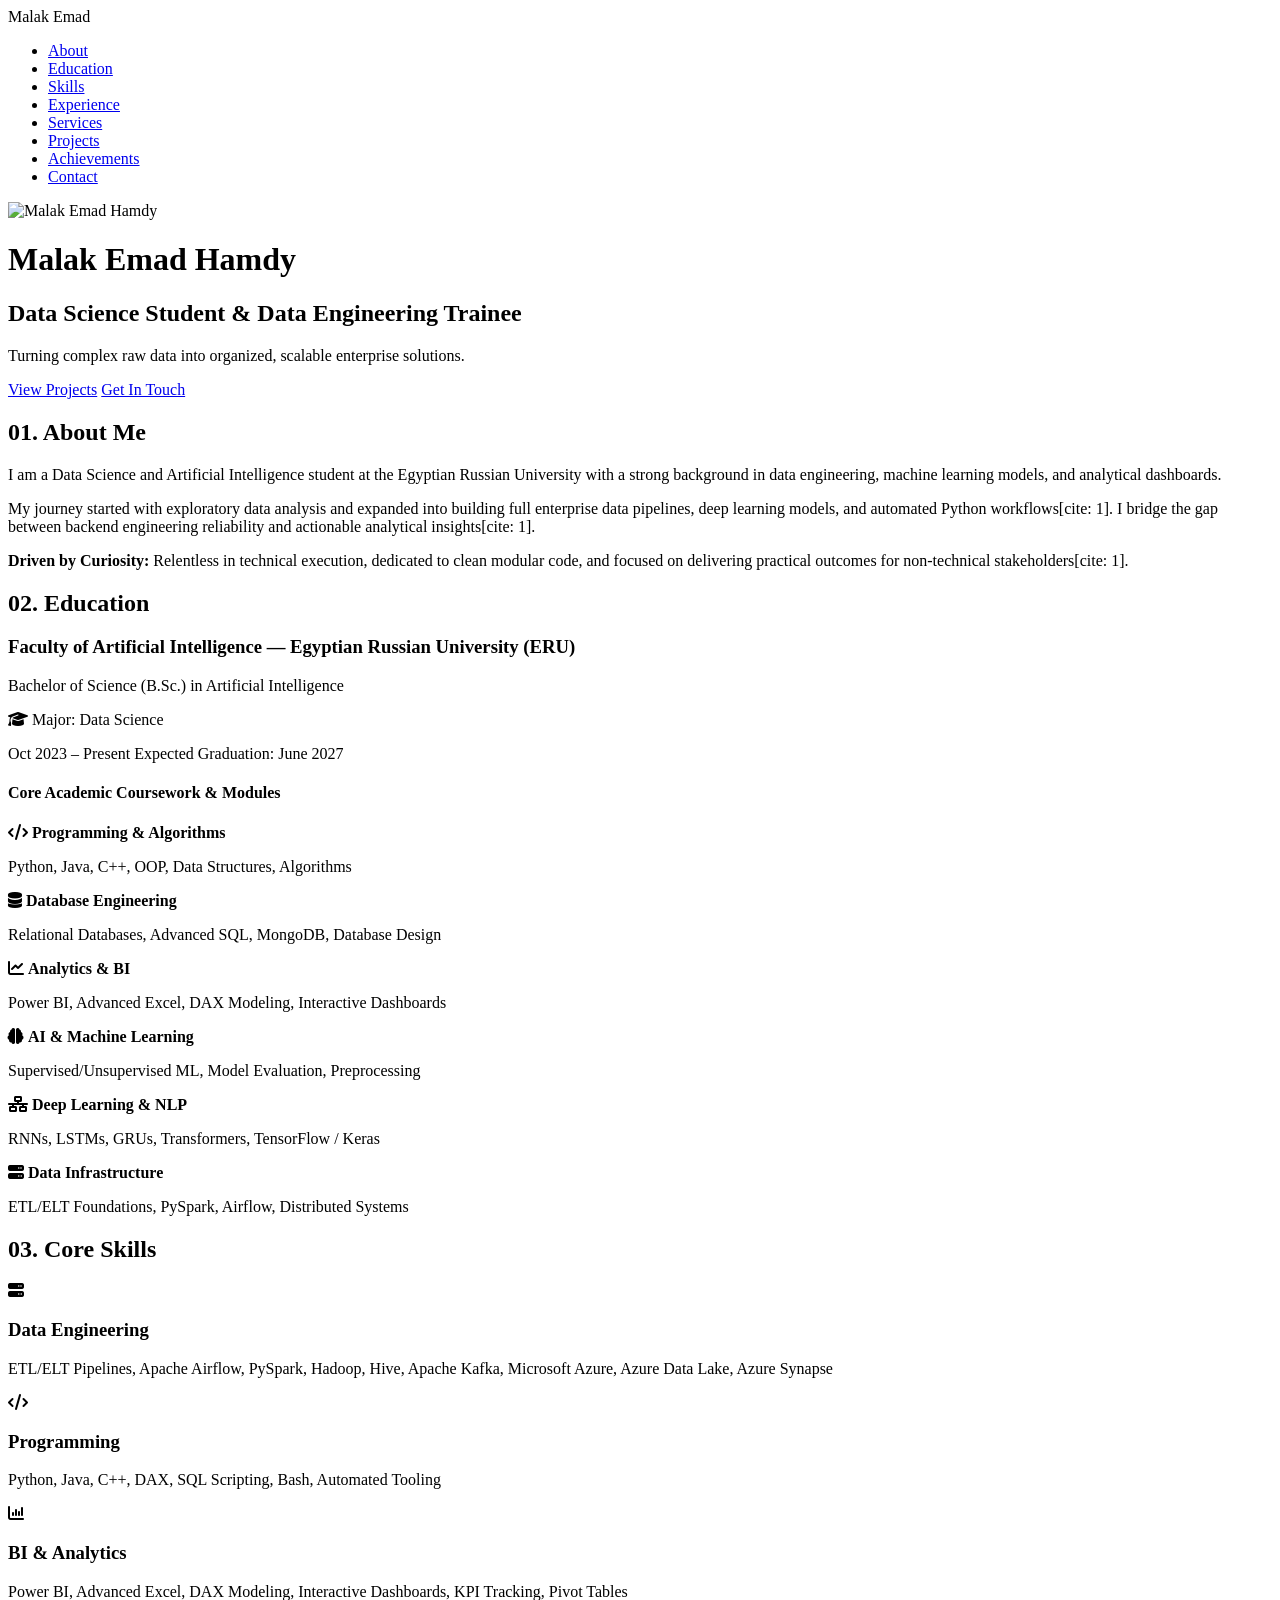
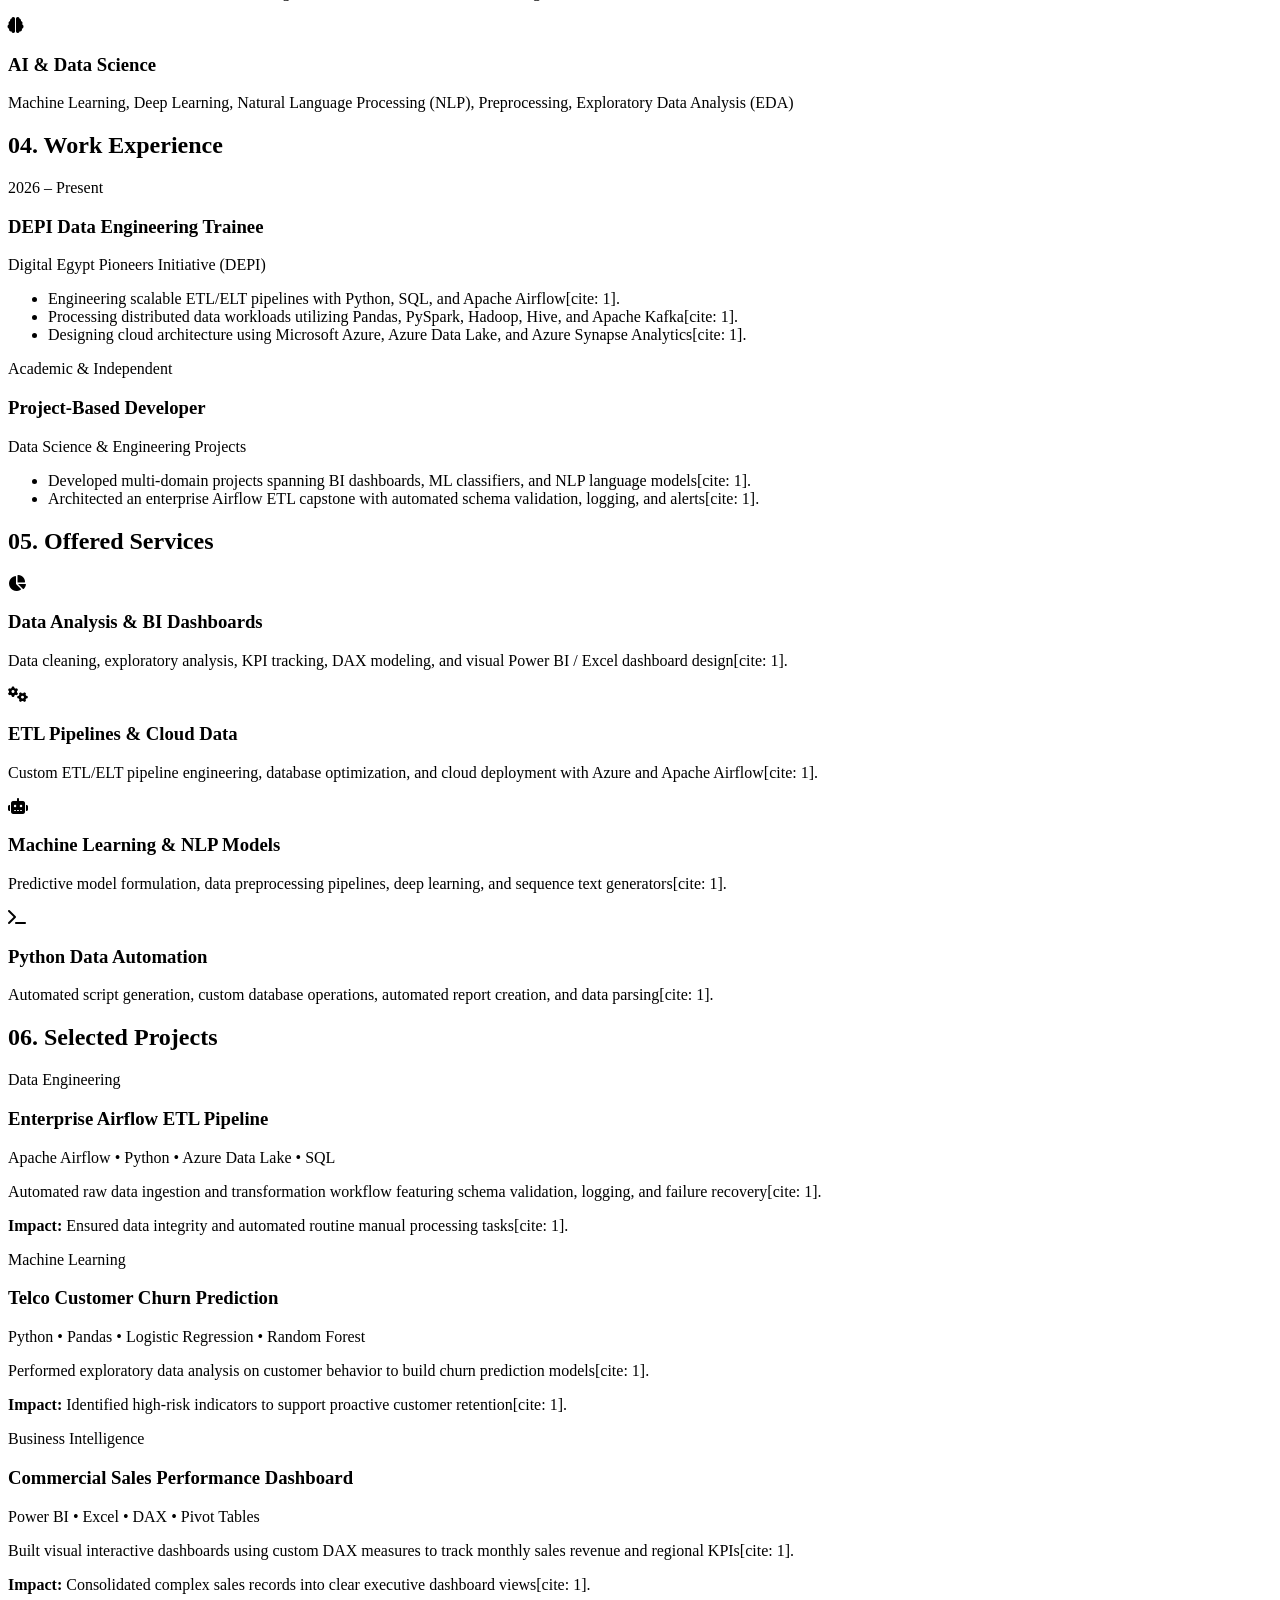
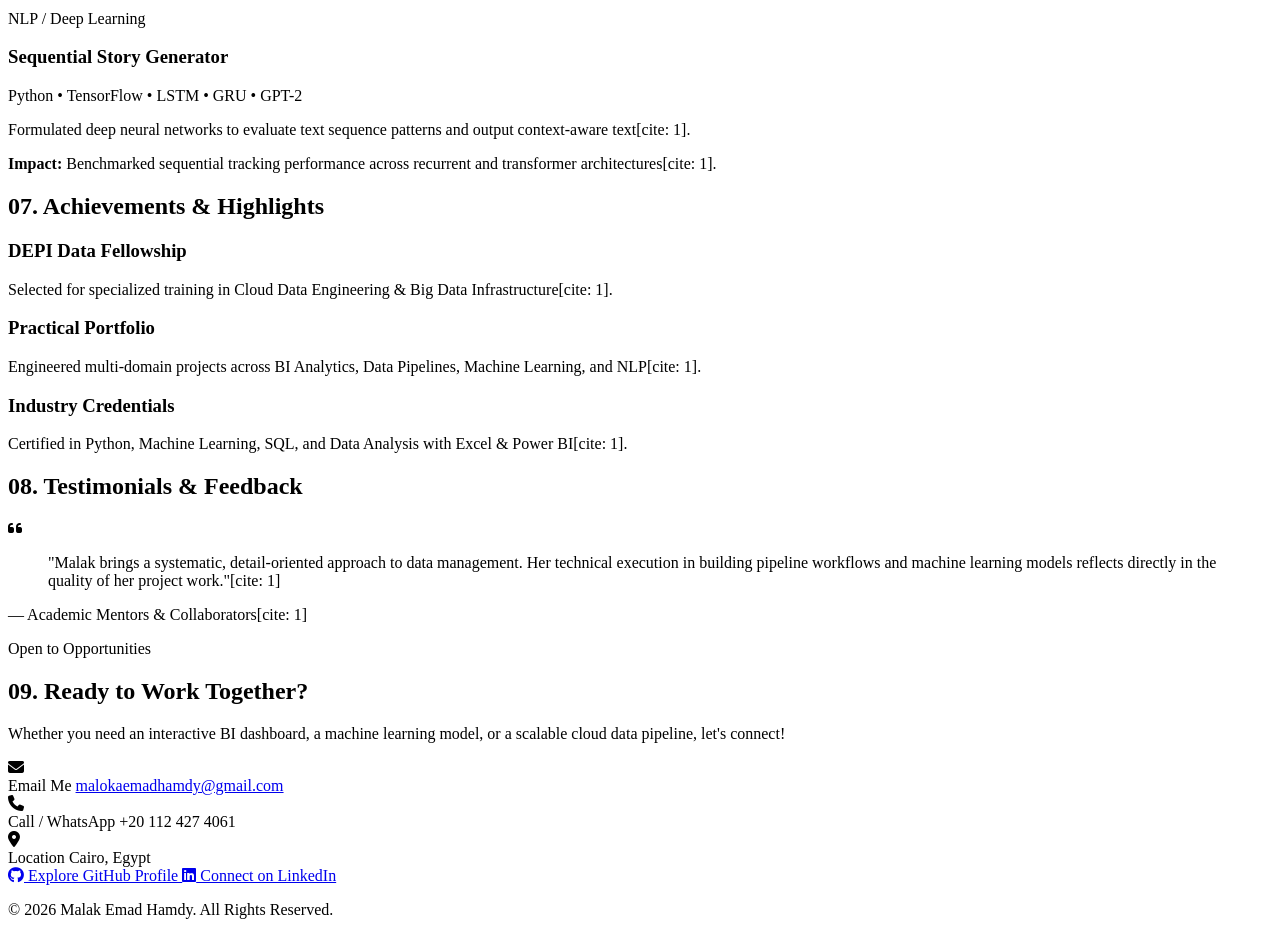
==== index.html @ f9548c06 "Rename gemini-code-1789671357427.html to index.html" ====
<!DOCTYPE html>
<html lang="en">
<head>
  <meta charset="UTF-8">
  <meta name="viewport" content="width=device-width, initial-scale=1.0">
  <title>Malak Emad Hamdy | Portfolio</title>
  <link rel="stylesheet" href="style.css">
  <link rel="stylesheet" href="https://cdnjs.cloudflare.com/ajax/libs/font-awesome/6.4.0/css/all.min.css">
</head>
<body>

  <!-- Navigation Bar -->
  <nav class="navbar">
    <div class="logo">Malak Emad</div>
    <ul class="nav-links">
      <li><a href="#about">About</a></li>
      <li><a href="#education">Education</a></li>
      <li><a href="#skills">Skills</a></li>
      <li><a href="#experience">Experience</a></li>
      <li><a href="#services">Services</a></li>
      <li><a href="#projects">Projects</a></li>
      <li><a href="#achievements">Achievements</a></li>
      <li><a href="#contact" class="btn-nav">Contact</a></li>
    </ul>
  </nav>

  <!-- 1. COVER / HERO SECTION WITH PHOTO -->
  <header class="hero-section">
    <div class="hero-container">
      <div class="profile-img-container">
        <img src="profile.jpg" alt="Malak Emad Hamdy" class="profile-img">
      </div>
      <div class="hero-content">
        <h1>Malak Emad Hamdy</h1>
        <h2>Data Science Student &amp; Data Engineering Trainee</h2>
        <p class="tagline">Turning complex raw data into organized, scalable enterprise solutions.</p>
        <div class="hero-btns">
          <a href="#projects" class="btn btn-primary">View Projects</a>
          <a href="#contact" class="btn btn-secondary">Get In Touch</a>
        </div>
      </div>
    </div>
  </header>

  <main class="container">

    <!-- 2. ABOUT SECTION -->
    <section id="about" class="section">
      <h2 class="section-title">01. About Me</h2>
      <div class="card about-card">
        <p>I am a Data Science and Artificial Intelligence student at the Egyptian Russian University with a strong background in data engineering, machine learning models, and analytical dashboards.</p>
        <p>My journey started with exploratory data analysis and expanded into building full enterprise data pipelines, deep learning models, and automated Python workflows[cite: 1]. I bridge the gap between backend engineering reliability and actionable analytical insights[cite: 1].</p>
        <div class="personality-box">
          <p><strong>Driven by Curiosity:</strong> Relentless in technical execution, dedicated to clean modular code, and focused on delivering practical outcomes for non-technical stakeholders[cite: 1].</p>
        </div>
      </div>
    </section>

    <!-- 3. EDUCATION SECTION -->
    <section id="education" class="section">
      <h2 class="section-title">02. Education</h2>
      <div class="card edu-card">
        <div class="edu-header">
          <div>
            <h3>Faculty of Artificial Intelligence — Egyptian Russian University (ERU)</h3>
            <p class="degree">Bachelor of Science (B.Sc.) in Artificial Intelligence</p>
            <p class="major"><i class="fa-solid fa-graduation-cap"></i> Major: Data Science</p>
          </div>
          <div class="edu-timeline">
            <span class="badge-timeline">Oct 2023 – Present</span>
            <span class="meta-grad">Expected Graduation: June 2027</span>
          </div>
        </div>

        <h4 class="modules-title">Core Academic Coursework &amp; Modules</h4>
        <div class="grid-3 edu-grid">
          <div class="edu-module">
            <i class="fa-solid fa-code"></i>
            <strong>Programming &amp; Algorithms</strong>
            <p>Python, Java, C++, OOP, Data Structures, Algorithms</p>
          </div>
          <div class="edu-module">
            <i class="fa-solid fa-database"></i>
            <strong>Database Engineering</strong>
            <p>Relational Databases, Advanced SQL, MongoDB, Database Design</p>
          </div>
          <div class="edu-module">
            <i class="fa-solid fa-chart-line"></i>
            <strong>Analytics &amp; BI</strong>
            <p>Power BI, Advanced Excel, DAX Modeling, Interactive Dashboards</p>
          </div>
          <div class="edu-module">
            <i class="fa-solid fa-brain"></i>
            <strong>AI &amp; Machine Learning</strong>
            <p>Supervised/Unsupervised ML, Model Evaluation, Preprocessing</p>
          </div>
          <div class="edu-module">
            <i class="fa-solid fa-network-wired"></i>
            <strong>Deep Learning &amp; NLP</strong>
            <p>RNNs, LSTMs, GRUs, Transformers, TensorFlow / Keras</p>
          </div>
          <div class="edu-module">
            <i class="fa-solid fa-server"></i>
            <strong>Data Infrastructure</strong>
            <p>ETL/ELT Foundations, PySpark, Airflow, Distributed Systems</p>
          </div>
        </div>
      </div>
    </section>

    <!-- 4. SKILLS SECTION -->
    <section id="skills" class="section">
      <h2 class="section-title">03. Core Skills</h2>
      <div class="grid-4">
        <div class="card skill-card">
          <i class="fa-solid fa-server skill-icon"></i>
          <h3>Data Engineering</h3>
          <p>ETL/ELT Pipelines, Apache Airflow, PySpark, Hadoop, Hive, Apache Kafka, Microsoft Azure, Azure Data Lake, Azure Synapse</p>
        </div>
        <div class="card skill-card">
          <i class="fa-solid fa-code skill-icon"></i>
          <h3>Programming</h3>
          <p>Python, Java, C++, DAX, SQL Scripting, Bash, Automated Tooling</p>
        </div>
        <div class="card skill-card">
          <i class="fa-solid fa-chart-column skill-icon"></i>
          <h3>BI &amp; Analytics</h3>
          <p>Power BI, Advanced Excel, DAX Modeling, Interactive Dashboards, KPI Tracking, Pivot Tables</p>
        </div>
        <div class="card skill-card">
          <i class="fa-solid fa-brain skill-icon"></i>
          <h3>AI &amp; Data Science</h3>
          <p>Machine Learning, Deep Learning, Natural Language Processing (NLP), Preprocessing, Exploratory Data Analysis (EDA)</p>
        </div>
      </div>
    </section>

    <!-- 5. WORK EXPERIENCE SECTION -->
    <section id="experience" class="section">
      <h2 class="section-title">04. Work Experience</h2>
      <div class="card timeline-card">
        <div class="timeline-item">
          <span class="date">2026 – Present</span>
          <h3>DEPI Data Engineering Trainee</h3>
          <p class="institution">Digital Egypt Pioneers Initiative (DEPI)</p>
          <ul>
            <li>Engineering scalable ETL/ELT pipelines with Python, SQL, and Apache Airflow[cite: 1].</li>
            <li>Processing distributed data workloads utilizing Pandas, PySpark, Hadoop, Hive, and Apache Kafka[cite: 1].</li>
            <li>Designing cloud architecture using Microsoft Azure, Azure Data Lake, and Azure Synapse Analytics[cite: 1].</li>
          </ul>
        </div>
        <div class="timeline-item">
          <span class="date">Academic &amp; Independent</span>
          <h3>Project-Based Developer</h3>
          <p class="institution">Data Science &amp; Engineering Projects</p>
          <ul>
            <li>Developed multi-domain projects spanning BI dashboards, ML classifiers, and NLP language models[cite: 1].</li>
            <li>Architected an enterprise Airflow ETL capstone with automated schema validation, logging, and alerts[cite: 1].</li>
          </ul>
        </div>
      </div>
    </section>

    <!-- 6. OFFERED SERVICES SECTION -->
    <section id="services" class="section">
      <h2 class="section-title">05. Offered Services</h2>
      <div class="grid-2">
        <div class="card service-card">
          <i class="fa-solid fa-chart-pie service-icon"></i>
          <h3>Data Analysis &amp; BI Dashboards</h3>
          <p>Data cleaning, exploratory analysis, KPI tracking, DAX modeling, and visual Power BI / Excel dashboard design[cite: 1].</p>
        </div>
        <div class="card service-card">
          <i class="fa-solid fa-gears service-icon"></i>
          <h3>ETL Pipelines &amp; Cloud Data</h3>
          <p>Custom ETL/ELT pipeline engineering, database optimization, and cloud deployment with Azure and Apache Airflow[cite: 1].</p>
        </div>
        <div class="card service-card">
          <i class="fa-solid fa-robot service-icon"></i>
          <h3>Machine Learning &amp; NLP Models</h3>
          <p>Predictive model formulation, data preprocessing pipelines, deep learning, and sequence text generators[cite: 1].</p>
        </div>
        <div class="card service-card">
          <i class="fa-solid fa-terminal service-icon"></i>
          <h3>Python Data Automation</h3>
          <p>Automated script generation, custom database operations, automated report creation, and data parsing[cite: 1].</p>
        </div>
      </div>
    </section>

    <!-- 7. PROJECTS SECTION -->
    <section id="projects" class="section">
      <h2 class="section-title">06. Selected Projects</h2>
      <div class="grid-2">

        <div class="card project-card">
          <span class="project-tag">Data Engineering</span>
          <h3>Enterprise Airflow ETL Pipeline</h3>
          <p class="tech-stack">Apache Airflow • Python • Azure Data Lake • SQL</p>
          <p>Automated raw data ingestion and transformation workflow featuring schema validation, logging, and failure recovery[cite: 1].</p>
          <p class="impact"><strong>Impact:</strong> Ensured data integrity and automated routine manual processing tasks[cite: 1].</p>
        </div>

        <div class="card project-card">
          <span class="project-tag">Machine Learning</span>
          <h3>Telco Customer Churn Prediction</h3>
          <p class="tech-stack">Python • Pandas • Logistic Regression • Random Forest</p>
          <p>Performed exploratory data analysis on customer behavior to build churn prediction models[cite: 1].</p>
          <p class="impact"><strong>Impact:</strong> Identified high-risk indicators to support proactive customer retention[cite: 1].</p>
        </div>

        <div class="card project-card">
          <span class="project-tag">Business Intelligence</span>
          <h3>Commercial Sales Performance Dashboard</h3>
          <p class="tech-stack">Power BI • Excel • DAX • Pivot Tables</p>
          <p>Built visual interactive dashboards using custom DAX measures to track monthly sales revenue and regional KPIs[cite: 1].</p>
          <p class="impact"><strong>Impact:</strong> Consolidated complex sales records into clear executive dashboard views[cite: 1].</p>
        </div>

        <div class="card project-card">
          <span class="project-tag">NLP / Deep Learning</span>
          <h3>Sequential Story Generator</h3>
          <p class="tech-stack">Python • TensorFlow • LSTM • GRU • GPT-2</p>
          <p>Formulated deep neural networks to evaluate text sequence patterns and output context-aware text[cite: 1].</p>
          <p class="impact"><strong>Impact:</strong> Benchmarked sequential tracking performance across recurrent and transformer architectures[cite: 1].</p>
        </div>

      </div>
    </section>

    <!-- 8. ACHIEVEMENTS SECTION -->
    <section id="achievements" class="section">
      <h2 class="section-title">07. Achievements &amp; Highlights</h2>
      <div class="grid-3">
        <div class="card highlight-card">
          <h3>DEPI Data Fellowship</h3>
          <p>Selected for specialized training in Cloud Data Engineering &amp; Big Data Infrastructure[cite: 1].</p>
        </div>
        <div class="card highlight-card">
          <h3>Practical Portfolio</h3>
          <p>Engineered multi-domain projects across BI Analytics, Data Pipelines, Machine Learning, and NLP[cite: 1].</p>
        </div>
        <div class="card highlight-card">
          <h3>Industry Credentials</h3>
          <p>Certified in Python, Machine Learning, SQL, and Data Analysis with Excel &amp; Power BI[cite: 1].</p>
        </div>
      </div>
    </section>

    <!-- 9. TESTIMONIALS SECTION -->
    <section id="testimonials" class="section">
      <h2 class="section-title">08. Testimonials &amp; Feedback</h2>
      <div class="card testimonial-card">
        <i class="fa-solid fa-quote-left quote-icon"></i>
        <blockquote>
          "Malak brings a systematic, detail-oriented approach to data management. Her technical execution in building pipeline workflows and machine learning models reflects directly in the quality of her project work."[cite: 1]
        </blockquote>
        <p class="author">— Academic Mentors &amp; Collaborators[cite: 1]</p>
      </div>
    </section>

    <!-- 10. CALL TO ACTION & CONTACT -->
    <section id="contact" class="section">
      <div class="card cta-card">
        <span class="badge">Open to Opportunities</span>
        <h2>09. Ready to Work Together?</h2>
        <p class="cta-subtitle">Whether you need an interactive BI dashboard, a machine learning model, or a scalable cloud data pipeline, let's connect!</p>
        
        <div class="contact-grid">
          <div class="contact-box">
            <i class="fa-solid fa-envelope"></i>
            <div>
              <span class="label">Email Me</span>
              <a href="mailto:malokaemadhamdy@gmail.com">malokaemadhamdy@gmail.com</a>
            </div>
          </div>
          <div class="contact-box">
            <i class="fa-solid fa-phone"></i>
            <div>
              <span class="label">Call / WhatsApp</span>
              <span>+20 112 427 4061</span>
            </div>
          </div>
          <div class="contact-box">
            <i class="fa-solid fa-location-dot"></i>
            <div>
              <span class="label">Location</span>
              <span>Cairo, Egypt</span>
            </div>
          </div>
        </div>

        <div class="action-buttons">
          <a href="https://github.com/Malak-Emad39" target="_blank" class="btn btn-social">
            <i class="fa-brands fa-github"></i> Explore GitHub Profile
          </a>
          <a href="https://www.linkedin.com/in/malak-emad39" target="_blank" class="btn btn-social btn-linkedin">
            <i class="fa-brands fa-linkedin"></i> Connect on LinkedIn
          </a>
        </div>
      </div>
    </section>

  </main>

  <footer>
    <p>&copy; 2026 Malak Emad Hamdy. All Rights Reserved.</p>
  </footer>

</body>
</html>
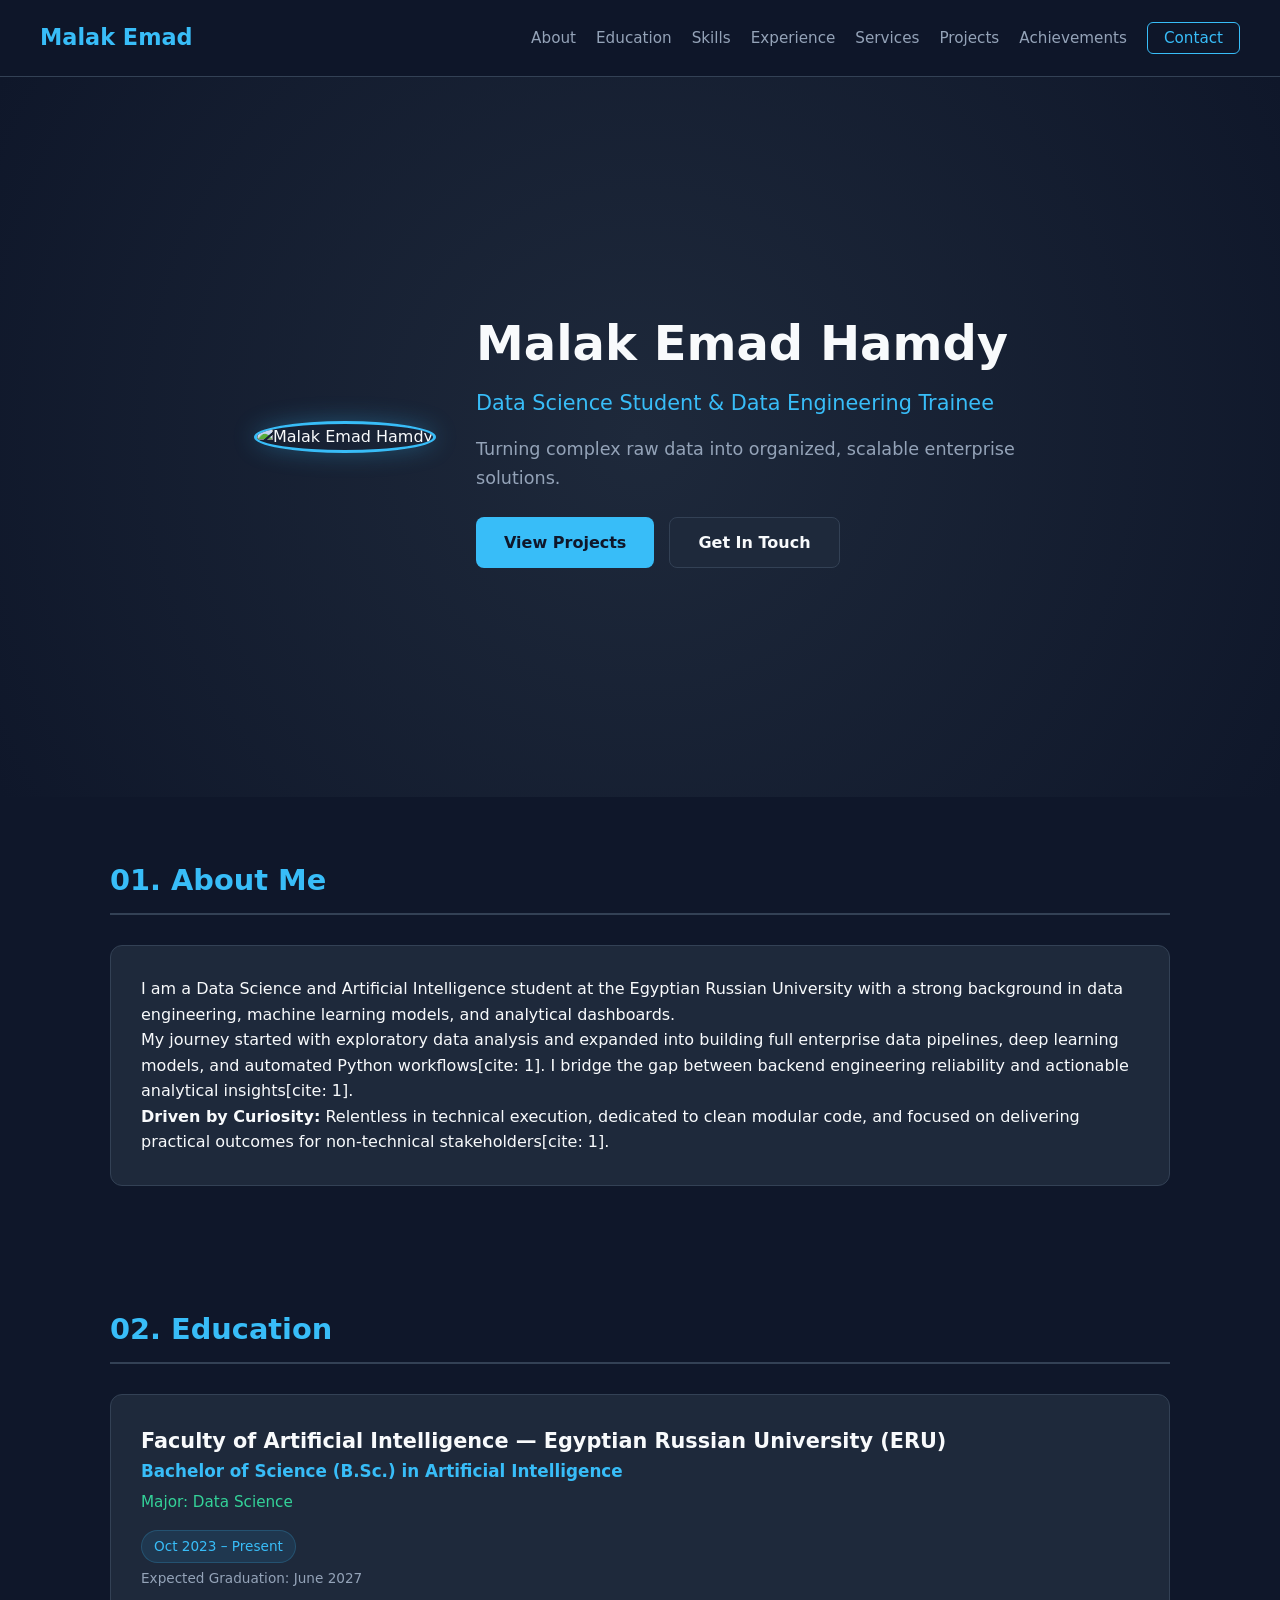
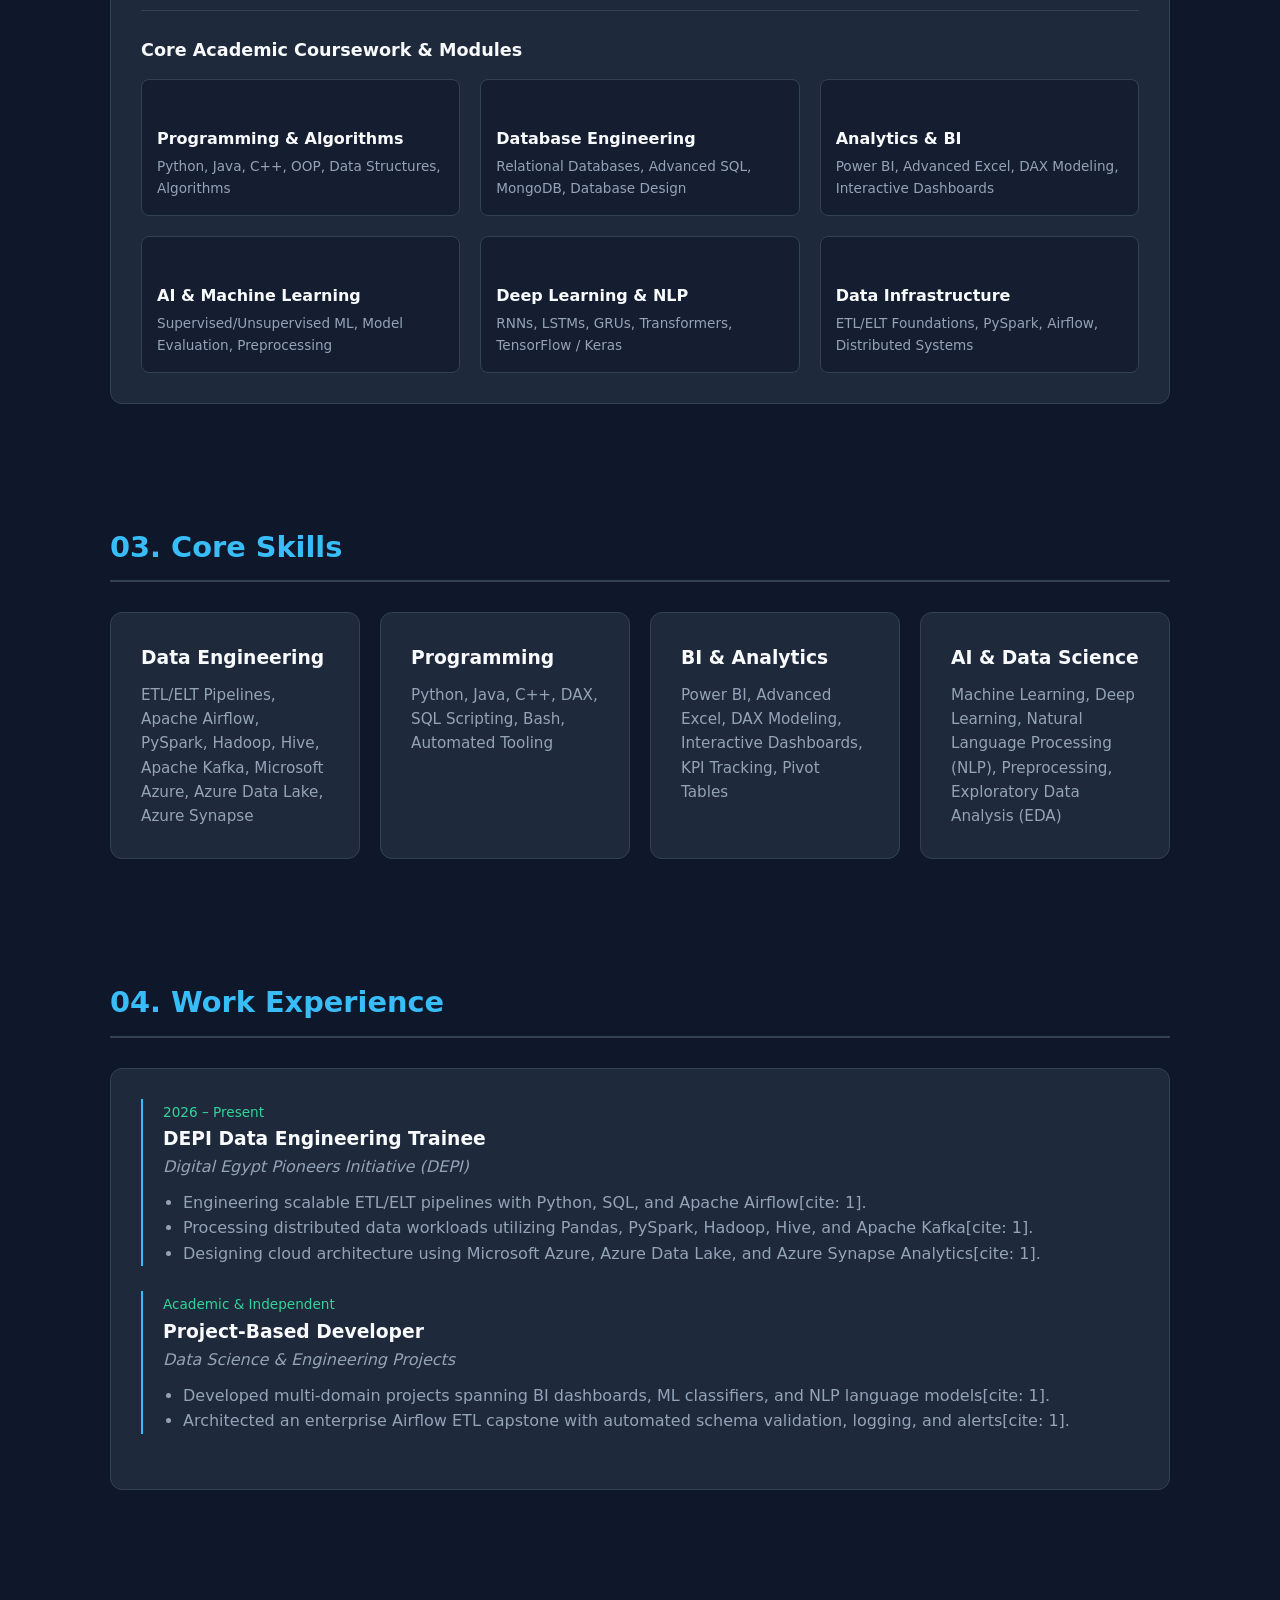
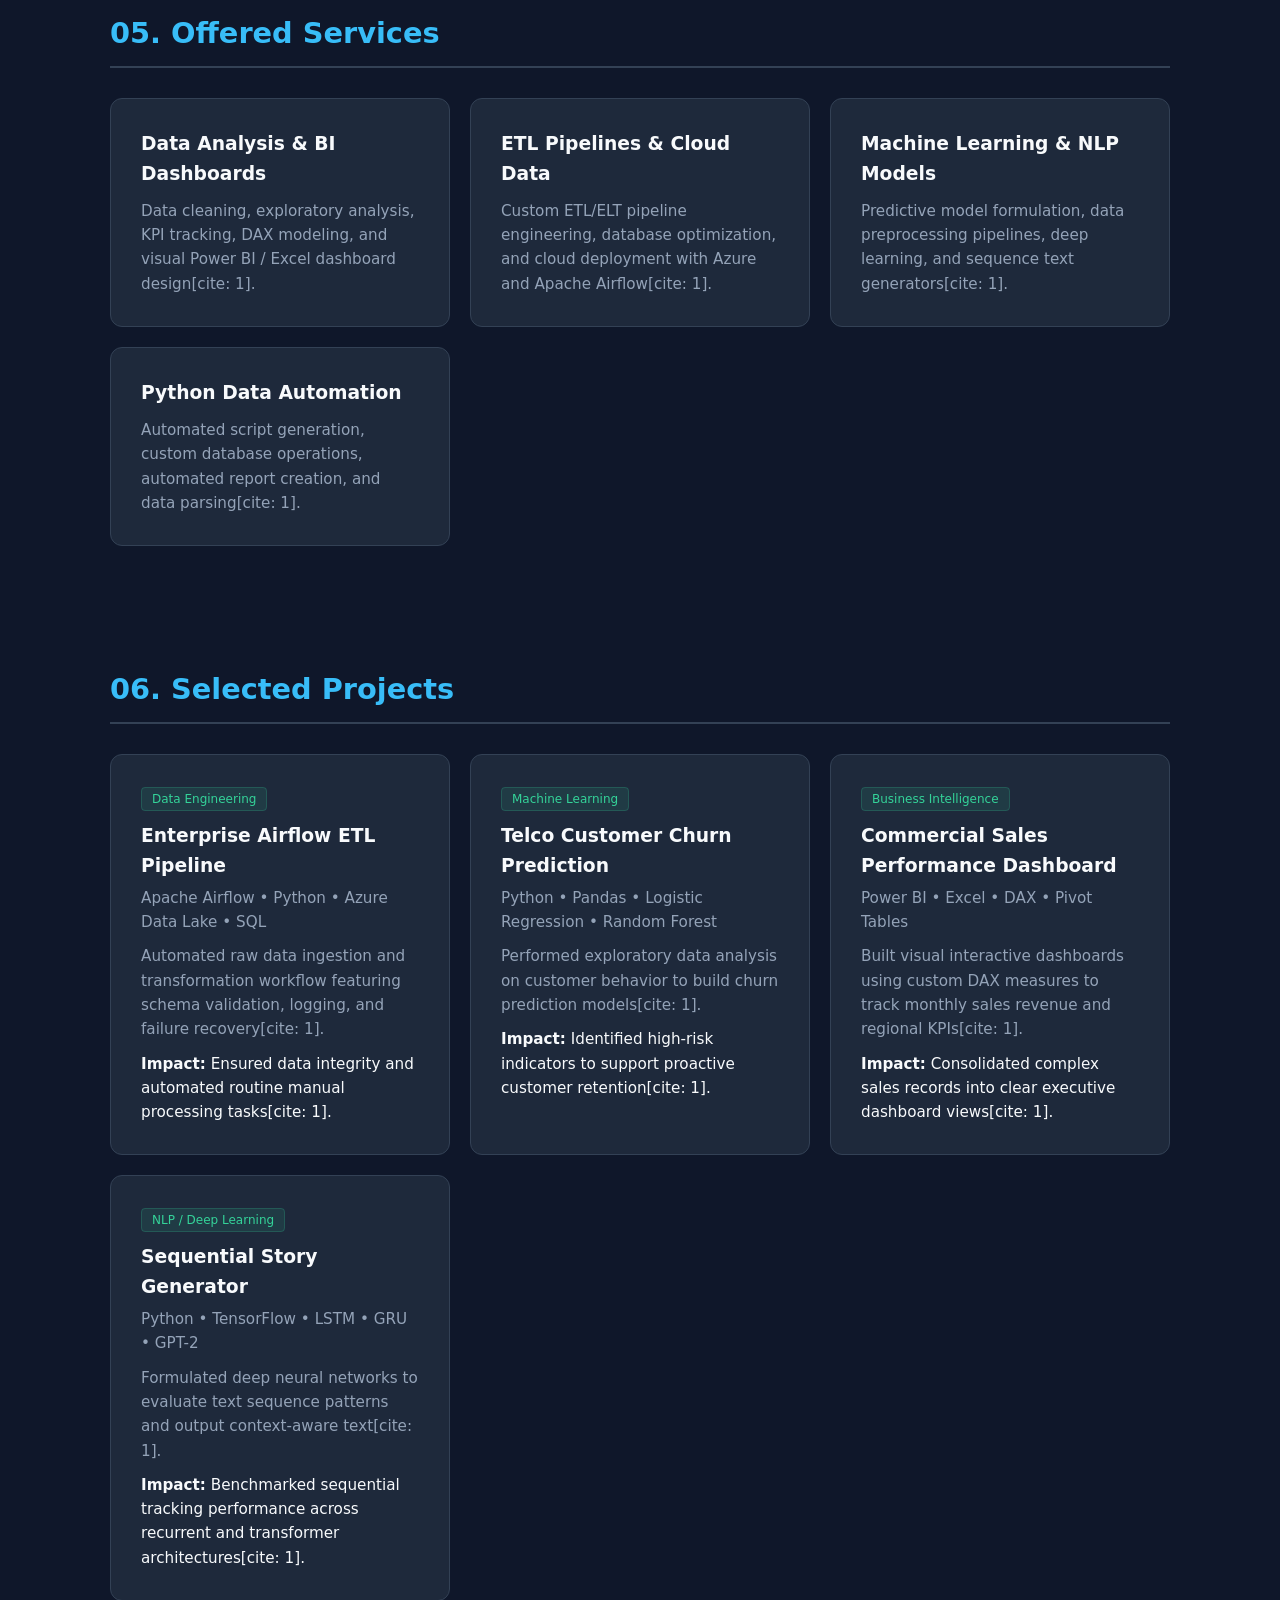
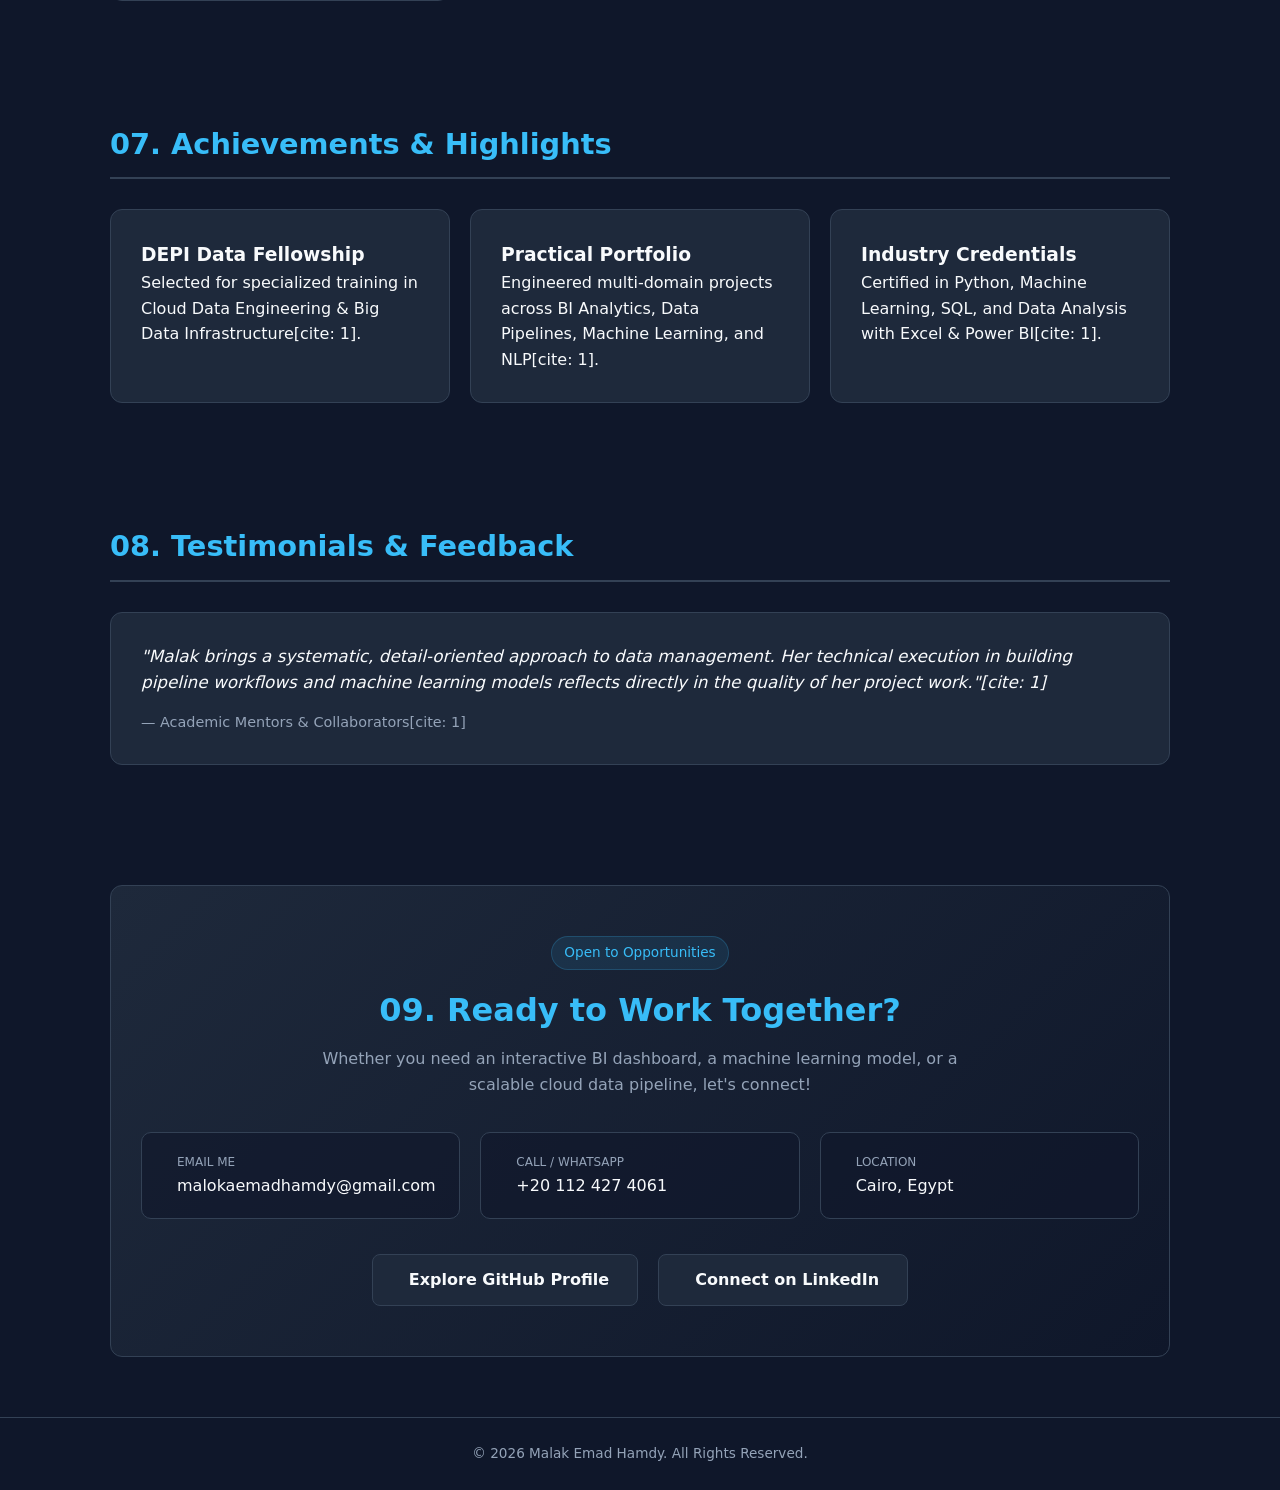
==== commit 35c22a85: "Update index.html" ====
--- a/index.html
+++ b/index.html
@@ -5,7 +5,7 @@
   <meta name="viewport" content="width=device-width, initial-scale=1.0">
   <title>Malak Emad Hamdy | Portfolio</title>
   <link rel="stylesheet" href="style.css">
-  <link rel="stylesheet" href="https://cdnjs.cloudflare.com/ajax/libs/font-awesome/6.4.0/css/all.min.css">
+  <link rel="stylesheet" href="style.css">
 </head>
 <body>
 
--- a/style.css
+++ b/style.css
@@ -0,0 +1,370 @@
+:root {
+  --bg-color: #0f172a;
+  --card-bg: #1e293b;
+  --accent-cyan: #38bdf8;
+  --accent-emerald: #34d399;
+  --text-main: #f8fafc;
+  --text-muted: #94a3b8;
+  --border-color: #334155;
+  --font-family: 'Segoe UI', system-ui, -apple-system, sans-serif;
+}
+
+* {
+  margin: 0;
+  padding: 0;
+  box-sizing: border-box;
+}
+
+body {
+  background-color: var(--bg-color);
+  color: var(--text-main);
+  font-family: var(--font-family);
+  line-height: 1.6;
+  scroll-behavior: smooth;
+}
+
+.container {
+  max-width: 1100px;
+  margin: 0 auto;
+  padding: 0 20px;
+}
+
+/* Navbar */
+.navbar {
+  display: flex;
+  justify-content: space-between;
+  align-items: center;
+  padding: 20px 40px;
+  background-color: rgba(15, 23, 42, 0.95);
+  position: sticky;
+  top: 0;
+  z-index: 1000;
+  border-bottom: 1px solid var(--border-color);
+  backdrop-filter: blur(10px);
+}
+
+.navbar .logo {
+  font-size: 1.4rem;
+  font-weight: 700;
+  color: var(--accent-cyan);
+}
+
+.nav-links {
+  display: flex;
+  list-style: none;
+  gap: 20px;
+  align-items: center;
+}
+
+.nav-links a {
+  color: var(--text-muted);
+  text-decoration: none;
+  font-size: 0.95rem;
+  transition: color 0.3s;
+}
+
+.nav-links a:hover {
+  color: var(--accent-cyan);
+}
+
+.btn-nav {
+  padding: 6px 16px;
+  border: 1px solid var(--accent-cyan);
+  border-radius: 6px;
+  color: var(--accent-cyan) !important;
+}
+
+/* Hero Section Layout with Profile Picture */
+.hero-section {
+  display: flex;
+  justify-content: center;
+  align-items: center;
+  min-height: 80vh;
+  padding: 60px 20px;
+  background: radial-gradient(circle at center, #1e293b 0%, #0f172a 100%);
+}
+
+.hero-container {
+  display: flex;
+  align-items: center;
+  justify-content: center;
+  gap: 40px;
+  max-width: 1000px;
+  width: 100%;
+}
+
+.profile-img-container {
+  flex-shrink: 0;
+}
+
+.profile-img {
+  width: 220px;
+  height: 220px;
+  object-fit: cover;
+  border-radius: 50%;
+  border: 3px solid var(--accent-cyan);
+  box-shadow: 0 0 25px rgba(56, 189, 248, 0.3);
+  transition: transform 0.3s ease, box-shadow 0.3s ease;
+}
+
+.profile-img:hover {
+  transform: scale(1.03);
+  box-shadow: 0 0 35px rgba(56, 189, 248, 0.5);
+}
+
+.hero-content {
+  text-align: left;
+}
+
+.hero-content h1 {
+  font-size: 3rem;
+  margin-bottom: 5px;
+}
+
+.hero-content h2 {
+  font-size: 1.3rem;
+  color: var(--accent-cyan);
+  font-weight: 400;
+  margin-bottom: 15px;
+}
+
+.tagline {
+  color: var(--text-muted);
+  font-size: 1.1rem;
+  max-width: 550px;
+  margin-bottom: 25px;
+}
+
+.hero-btns {
+  display: flex;
+  gap: 15px;
+}
+
+/* Buttons */
+.btn {
+  padding: 12px 28px;
+  border-radius: 8px;
+  text-decoration: none;
+  font-weight: 600;
+  display: inline-flex;
+  align-items: center;
+  gap: 8px;
+  transition: transform 0.2s, background 0.2s;
+}
+
+.btn:hover {
+  transform: translateY(-2px);
+}
+
+.btn-primary {
+  background-color: var(--accent-cyan);
+  color: #0f172a;
+}
+
+.btn-secondary {
+  border: 1px solid var(--border-color);
+  color: var(--text-main);
+  background: var(--card-bg);
+}
+
+.btn-social {
+  background: var(--card-bg);
+  border: 1px solid var(--border-color);
+  color: var(--text-main);
+}
+
+.btn-social:hover {
+  border-color: var(--accent-cyan);
+  color: var(--accent-cyan);
+}
+
+.btn-linkedin:hover {
+  border-color: #0a66c2;
+  color: #0a66c2;
+}
+
+/* Sections & Cards */
+.section {
+  padding: 60px 0;
+}
+
+.section-title {
+  font-size: 1.8rem;
+  margin-bottom: 30px;
+  color: var(--accent-cyan);
+  border-bottom: 2px solid var(--border-color);
+  padding-bottom: 10px;
+}
+
+.card {
+  background-color: var(--card-bg);
+  border: 1px solid var(--border-color);
+  border-radius: 12px;
+  padding: 30px;
+}
+
+/* Grids */
+.grid-2 { display: grid; grid-template-columns: repeat(auto-fit, minmax(300px, 1fr)); gap: 20px; }
+.grid-3 { display: grid; grid-template-columns: repeat(auto-fit, minmax(250px, 1fr)); gap: 20px; }
+.grid-4 { display: grid; grid-template-columns: repeat(auto-fit, minmax(220px, 1fr)); gap: 20px; }
+
+/* Education Section Styling */
+.edu-header {
+  display: flex;
+  justify-content: space-between;
+  align-items: flex-start;
+  flex-wrap: wrap;
+  gap: 15px;
+  border-bottom: 1px solid var(--border-color);
+  padding-bottom: 20px;
+  margin-bottom: 25px;
+}
+
+.edu-header h3 { font-size: 1.3rem; color: var(--text-main); }
+.edu-header .degree { color: var(--accent-cyan); font-weight: 600; font-size: 1.05rem; }
+.edu-header .major { color: var(--accent-emerald); font-size: 0.95rem; margin-top: 5px; }
+
+.badge {
+  background: rgba(56, 189, 248, 0.1);
+  color: var(--accent-cyan);
+  padding: 5px 12px;
+  border-radius: 20px;
+  font-size: 0.85rem;
+  border: 1px solid rgba(56, 189, 248, 0.2);
+  display: inline-block;
+}
+
+.badge-timeline {
+  background: rgba(56, 189, 248, 0.1);
+  color: var(--accent-cyan);
+  padding: 5px 12px;
+  border-radius: 20px;
+  font-size: 0.85rem;
+  border: 1px solid rgba(56, 189, 248, 0.2);
+  display: inline-block;
+}
+
+.meta-grad {
+  display: block;
+  font-size: 0.85rem;
+  color: var(--text-muted);
+  margin-top: 5px;
+  text-align: right;
+}
+
+.modules-title {
+  font-size: 1.1rem;
+  color: var(--text-main);
+  margin-bottom: 15px;
+}
+
+.edu-module {
+  background: rgba(15, 23, 42, 0.6);
+  padding: 15px;
+  border-radius: 8px;
+  border: 1px solid var(--border-color);
+}
+
+.edu-module i {
+  color: var(--accent-cyan);
+  margin-right: 8px;
+}
+
+.edu-module strong {
+  display: block;
+  margin: 5px 0;
+  color: var(--text-main);
+}
+
+.edu-module p {
+  color: var(--text-muted);
+  font-size: 0.85rem;
+}
+
+/* Skills & Services */
+.skill-icon, .service-icon { font-size: 2rem; color: var(--accent-cyan); margin-bottom: 15px; }
+.skill-card h3, .service-card h3 { margin-bottom: 10px; }
+.skill-card p, .service-card p { color: var(--text-muted); font-size: 0.95rem; }
+
+/* Timeline */
+.timeline-item { border-left: 2px solid var(--accent-cyan); padding-left: 20px; margin-bottom: 25px; }
+.timeline-item .date { font-size: 0.85rem; color: var(--accent-emerald); }
+.timeline-item .institution { color: var(--text-muted); font-style: italic; margin-bottom: 10px; }
+.timeline-item ul { padding-left: 20px; color: var(--text-muted); }
+
+/* Projects */
+.project-tag {
+  background-color: rgba(52, 211, 153, 0.1);
+  color: var(--accent-emerald);
+  font-size: 0.75rem;
+  padding: 4px 10px;
+  border-radius: 4px;
+  border: 1px solid rgba(52, 211, 153, 0.2);
+}
+.project-card h3 { margin: 10px 0 5px; }
+.tech-stack { font-size: 0.85rem; color: var(--accent-cyan); margin-bottom: 10px; }
+.project-card p { color: var(--text-muted); font-size: 0.95rem; }
+.impact { margin-top: 10px; color: var(--text-main) !important; }
+
+/* Testimonials */
+.quote-icon { font-size: 2rem; color: var(--accent-cyan); margin-bottom: 10px; }
+blockquote { font-size: 1.05rem; font-style: italic; margin-bottom: 15px; }
+.author { color: var(--text-muted); font-size: 0.9rem; }
+
+/* Call to Action Section */
+.cta-card {
+  text-align: center;
+  background: linear-gradient(135deg, #1e293b 0%, #0f172a 100%);
+  padding: 50px 30px;
+}
+
+.cta-card h2 { color: var(--accent-cyan); font-size: 2rem; margin: 15px 0 10px; }
+.cta-subtitle { color: var(--text-muted); max-width: 650px; margin: 0 auto 35px; }
+
+.contact-grid {
+  display: grid;
+  grid-template-columns: repeat(auto-fit, minmax(220px, 1fr));
+  gap: 20px;
+  margin-bottom: 35px;
+}
+
+.contact-box {
+  background: rgba(15, 23, 42, 0.6);
+  border: 1px solid var(--border-color);
+  padding: 20px;
+  border-radius: 10px;
+  display: flex;
+  align-items: center;
+  gap: 15px;
+  text-align: left;
+}
+
+.contact-box i { font-size: 1.5rem; color: var(--accent-cyan); }
+.contact-box .label { display: block; font-size: 0.75rem; color: var(--text-muted); text-transform: uppercase; }
+.contact-box a, .contact-box span { color: var(--text-main); text-decoration: none; font-weight: 500; }
+
+.action-buttons {
+  display: flex;
+  justify-content: center;
+  gap: 20px;
+  flex-wrap: wrap;
+}
+
+footer {
+  text-align: center;
+  padding: 25px;
+  border-top: 1px solid var(--border-color);
+  color: var(--text-muted);
+  font-size: 0.85rem;
+}
+
+/* Mobile Responsiveness */
+@media (max-width: 768px) {
+  .nav-links { display: none; }
+  .hero-container { flex-direction: column; text-align: center; gap: 25px; }
+  .hero-content { text-align: center; }
+  .hero-content h1 { font-size: 2.2rem; }
+  .hero-btns { justify-content: center; }
+  .profile-img { width: 170px; height: 170px; }
+  .meta-grad { text-align: left; margin-top: 5px; }
+}
--- a/style.css
+++ b/style.css
@@ -0,0 +1,370 @@
+:root {
+  --bg-color: #0f172a;
+  --card-bg: #1e293b;
+  --accent-cyan: #38bdf8;
+  --accent-emerald: #34d399;
+  --text-main: #f8fafc;
+  --text-muted: #94a3b8;
+  --border-color: #334155;
+  --font-family: 'Segoe UI', system-ui, -apple-system, sans-serif;
+}
+
+* {
+  margin: 0;
+  padding: 0;
+  box-sizing: border-box;
+}
+
+body {
+  background-color: var(--bg-color);
+  color: var(--text-main);
+  font-family: var(--font-family);
+  line-height: 1.6;
+  scroll-behavior: smooth;
+}
+
+.container {
+  max-width: 1100px;
+  margin: 0 auto;
+  padding: 0 20px;
+}
+
+/* Navbar */
+.navbar {
+  display: flex;
+  justify-content: space-between;
+  align-items: center;
+  padding: 20px 40px;
+  background-color: rgba(15, 23, 42, 0.95);
+  position: sticky;
+  top: 0;
+  z-index: 1000;
+  border-bottom: 1px solid var(--border-color);
+  backdrop-filter: blur(10px);
+}
+
+.navbar .logo {
+  font-size: 1.4rem;
+  font-weight: 700;
+  color: var(--accent-cyan);
+}
+
+.nav-links {
+  display: flex;
+  list-style: none;
+  gap: 20px;
+  align-items: center;
+}
+
+.nav-links a {
+  color: var(--text-muted);
+  text-decoration: none;
+  font-size: 0.95rem;
+  transition: color 0.3s;
+}
+
+.nav-links a:hover {
+  color: var(--accent-cyan);
+}
+
+.btn-nav {
+  padding: 6px 16px;
+  border: 1px solid var(--accent-cyan);
+  border-radius: 6px;
+  color: var(--accent-cyan) !important;
+}
+
+/* Hero Section Layout with Profile Picture */
+.hero-section {
+  display: flex;
+  justify-content: center;
+  align-items: center;
+  min-height: 80vh;
+  padding: 60px 20px;
+  background: radial-gradient(circle at center, #1e293b 0%, #0f172a 100%);
+}
+
+.hero-container {
+  display: flex;
+  align-items: center;
+  justify-content: center;
+  gap: 40px;
+  max-width: 1000px;
+  width: 100%;
+}
+
+.profile-img-container {
+  flex-shrink: 0;
+}
+
+.profile-img {
+  width: 220px;
+  height: 220px;
+  object-fit: cover;
+  border-radius: 50%;
+  border: 3px solid var(--accent-cyan);
+  box-shadow: 0 0 25px rgba(56, 189, 248, 0.3);
+  transition: transform 0.3s ease, box-shadow 0.3s ease;
+}
+
+.profile-img:hover {
+  transform: scale(1.03);
+  box-shadow: 0 0 35px rgba(56, 189, 248, 0.5);
+}
+
+.hero-content {
+  text-align: left;
+}
+
+.hero-content h1 {
+  font-size: 3rem;
+  margin-bottom: 5px;
+}
+
+.hero-content h2 {
+  font-size: 1.3rem;
+  color: var(--accent-cyan);
+  font-weight: 400;
+  margin-bottom: 15px;
+}
+
+.tagline {
+  color: var(--text-muted);
+  font-size: 1.1rem;
+  max-width: 550px;
+  margin-bottom: 25px;
+}
+
+.hero-btns {
+  display: flex;
+  gap: 15px;
+}
+
+/* Buttons */
+.btn {
+  padding: 12px 28px;
+  border-radius: 8px;
+  text-decoration: none;
+  font-weight: 600;
+  display: inline-flex;
+  align-items: center;
+  gap: 8px;
+  transition: transform 0.2s, background 0.2s;
+}
+
+.btn:hover {
+  transform: translateY(-2px);
+}
+
+.btn-primary {
+  background-color: var(--accent-cyan);
+  color: #0f172a;
+}
+
+.btn-secondary {
+  border: 1px solid var(--border-color);
+  color: var(--text-main);
+  background: var(--card-bg);
+}
+
+.btn-social {
+  background: var(--card-bg);
+  border: 1px solid var(--border-color);
+  color: var(--text-main);
+}
+
+.btn-social:hover {
+  border-color: var(--accent-cyan);
+  color: var(--accent-cyan);
+}
+
+.btn-linkedin:hover {
+  border-color: #0a66c2;
+  color: #0a66c2;
+}
+
+/* Sections & Cards */
+.section {
+  padding: 60px 0;
+}
+
+.section-title {
+  font-size: 1.8rem;
+  margin-bottom: 30px;
+  color: var(--accent-cyan);
+  border-bottom: 2px solid var(--border-color);
+  padding-bottom: 10px;
+}
+
+.card {
+  background-color: var(--card-bg);
+  border: 1px solid var(--border-color);
+  border-radius: 12px;
+  padding: 30px;
+}
+
+/* Grids */
+.grid-2 { display: grid; grid-template-columns: repeat(auto-fit, minmax(300px, 1fr)); gap: 20px; }
+.grid-3 { display: grid; grid-template-columns: repeat(auto-fit, minmax(250px, 1fr)); gap: 20px; }
+.grid-4 { display: grid; grid-template-columns: repeat(auto-fit, minmax(220px, 1fr)); gap: 20px; }
+
+/* Education Section Styling */
+.edu-header {
+  display: flex;
+  justify-content: space-between;
+  align-items: flex-start;
+  flex-wrap: wrap;
+  gap: 15px;
+  border-bottom: 1px solid var(--border-color);
+  padding-bottom: 20px;
+  margin-bottom: 25px;
+}
+
+.edu-header h3 { font-size: 1.3rem; color: var(--text-main); }
+.edu-header .degree { color: var(--accent-cyan); font-weight: 600; font-size: 1.05rem; }
+.edu-header .major { color: var(--accent-emerald); font-size: 0.95rem; margin-top: 5px; }
+
+.badge {
+  background: rgba(56, 189, 248, 0.1);
+  color: var(--accent-cyan);
+  padding: 5px 12px;
+  border-radius: 20px;
+  font-size: 0.85rem;
+  border: 1px solid rgba(56, 189, 248, 0.2);
+  display: inline-block;
+}
+
+.badge-timeline {
+  background: rgba(56, 189, 248, 0.1);
+  color: var(--accent-cyan);
+  padding: 5px 12px;
+  border-radius: 20px;
+  font-size: 0.85rem;
+  border: 1px solid rgba(56, 189, 248, 0.2);
+  display: inline-block;
+}
+
+.meta-grad {
+  display: block;
+  font-size: 0.85rem;
+  color: var(--text-muted);
+  margin-top: 5px;
+  text-align: right;
+}
+
+.modules-title {
+  font-size: 1.1rem;
+  color: var(--text-main);
+  margin-bottom: 15px;
+}
+
+.edu-module {
+  background: rgba(15, 23, 42, 0.6);
+  padding: 15px;
+  border-radius: 8px;
+  border: 1px solid var(--border-color);
+}
+
+.edu-module i {
+  color: var(--accent-cyan);
+  margin-right: 8px;
+}
+
+.edu-module strong {
+  display: block;
+  margin: 5px 0;
+  color: var(--text-main);
+}
+
+.edu-module p {
+  color: var(--text-muted);
+  font-size: 0.85rem;
+}
+
+/* Skills & Services */
+.skill-icon, .service-icon { font-size: 2rem; color: var(--accent-cyan); margin-bottom: 15px; }
+.skill-card h3, .service-card h3 { margin-bottom: 10px; }
+.skill-card p, .service-card p { color: var(--text-muted); font-size: 0.95rem; }
+
+/* Timeline */
+.timeline-item { border-left: 2px solid var(--accent-cyan); padding-left: 20px; margin-bottom: 25px; }
+.timeline-item .date { font-size: 0.85rem; color: var(--accent-emerald); }
+.timeline-item .institution { color: var(--text-muted); font-style: italic; margin-bottom: 10px; }
+.timeline-item ul { padding-left: 20px; color: var(--text-muted); }
+
+/* Projects */
+.project-tag {
+  background-color: rgba(52, 211, 153, 0.1);
+  color: var(--accent-emerald);
+  font-size: 0.75rem;
+  padding: 4px 10px;
+  border-radius: 4px;
+  border: 1px solid rgba(52, 211, 153, 0.2);
+}
+.project-card h3 { margin: 10px 0 5px; }
+.tech-stack { font-size: 0.85rem; color: var(--accent-cyan); margin-bottom: 10px; }
+.project-card p { color: var(--text-muted); font-size: 0.95rem; }
+.impact { margin-top: 10px; color: var(--text-main) !important; }
+
+/* Testimonials */
+.quote-icon { font-size: 2rem; color: var(--accent-cyan); margin-bottom: 10px; }
+blockquote { font-size: 1.05rem; font-style: italic; margin-bottom: 15px; }
+.author { color: var(--text-muted); font-size: 0.9rem; }
+
+/* Call to Action Section */
+.cta-card {
+  text-align: center;
+  background: linear-gradient(135deg, #1e293b 0%, #0f172a 100%);
+  padding: 50px 30px;
+}
+
+.cta-card h2 { color: var(--accent-cyan); font-size: 2rem; margin: 15px 0 10px; }
+.cta-subtitle { color: var(--text-muted); max-width: 650px; margin: 0 auto 35px; }
+
+.contact-grid {
+  display: grid;
+  grid-template-columns: repeat(auto-fit, minmax(220px, 1fr));
+  gap: 20px;
+  margin-bottom: 35px;
+}
+
+.contact-box {
+  background: rgba(15, 23, 42, 0.6);
+  border: 1px solid var(--border-color);
+  padding: 20px;
+  border-radius: 10px;
+  display: flex;
+  align-items: center;
+  gap: 15px;
+  text-align: left;
+}
+
+.contact-box i { font-size: 1.5rem; color: var(--accent-cyan); }
+.contact-box .label { display: block; font-size: 0.75rem; color: var(--text-muted); text-transform: uppercase; }
+.contact-box a, .contact-box span { color: var(--text-main); text-decoration: none; font-weight: 500; }
+
+.action-buttons {
+  display: flex;
+  justify-content: center;
+  gap: 20px;
+  flex-wrap: wrap;
+}
+
+footer {
+  text-align: center;
+  padding: 25px;
+  border-top: 1px solid var(--border-color);
+  color: var(--text-muted);
+  font-size: 0.85rem;
+}
+
+/* Mobile Responsiveness */
+@media (max-width: 768px) {
+  .nav-links { display: none; }
+  .hero-container { flex-direction: column; text-align: center; gap: 25px; }
+  .hero-content { text-align: center; }
+  .hero-content h1 { font-size: 2.2rem; }
+  .hero-btns { justify-content: center; }
+  .profile-img { width: 170px; height: 170px; }
+  .meta-grad { text-align: left; margin-top: 5px; }
+}
